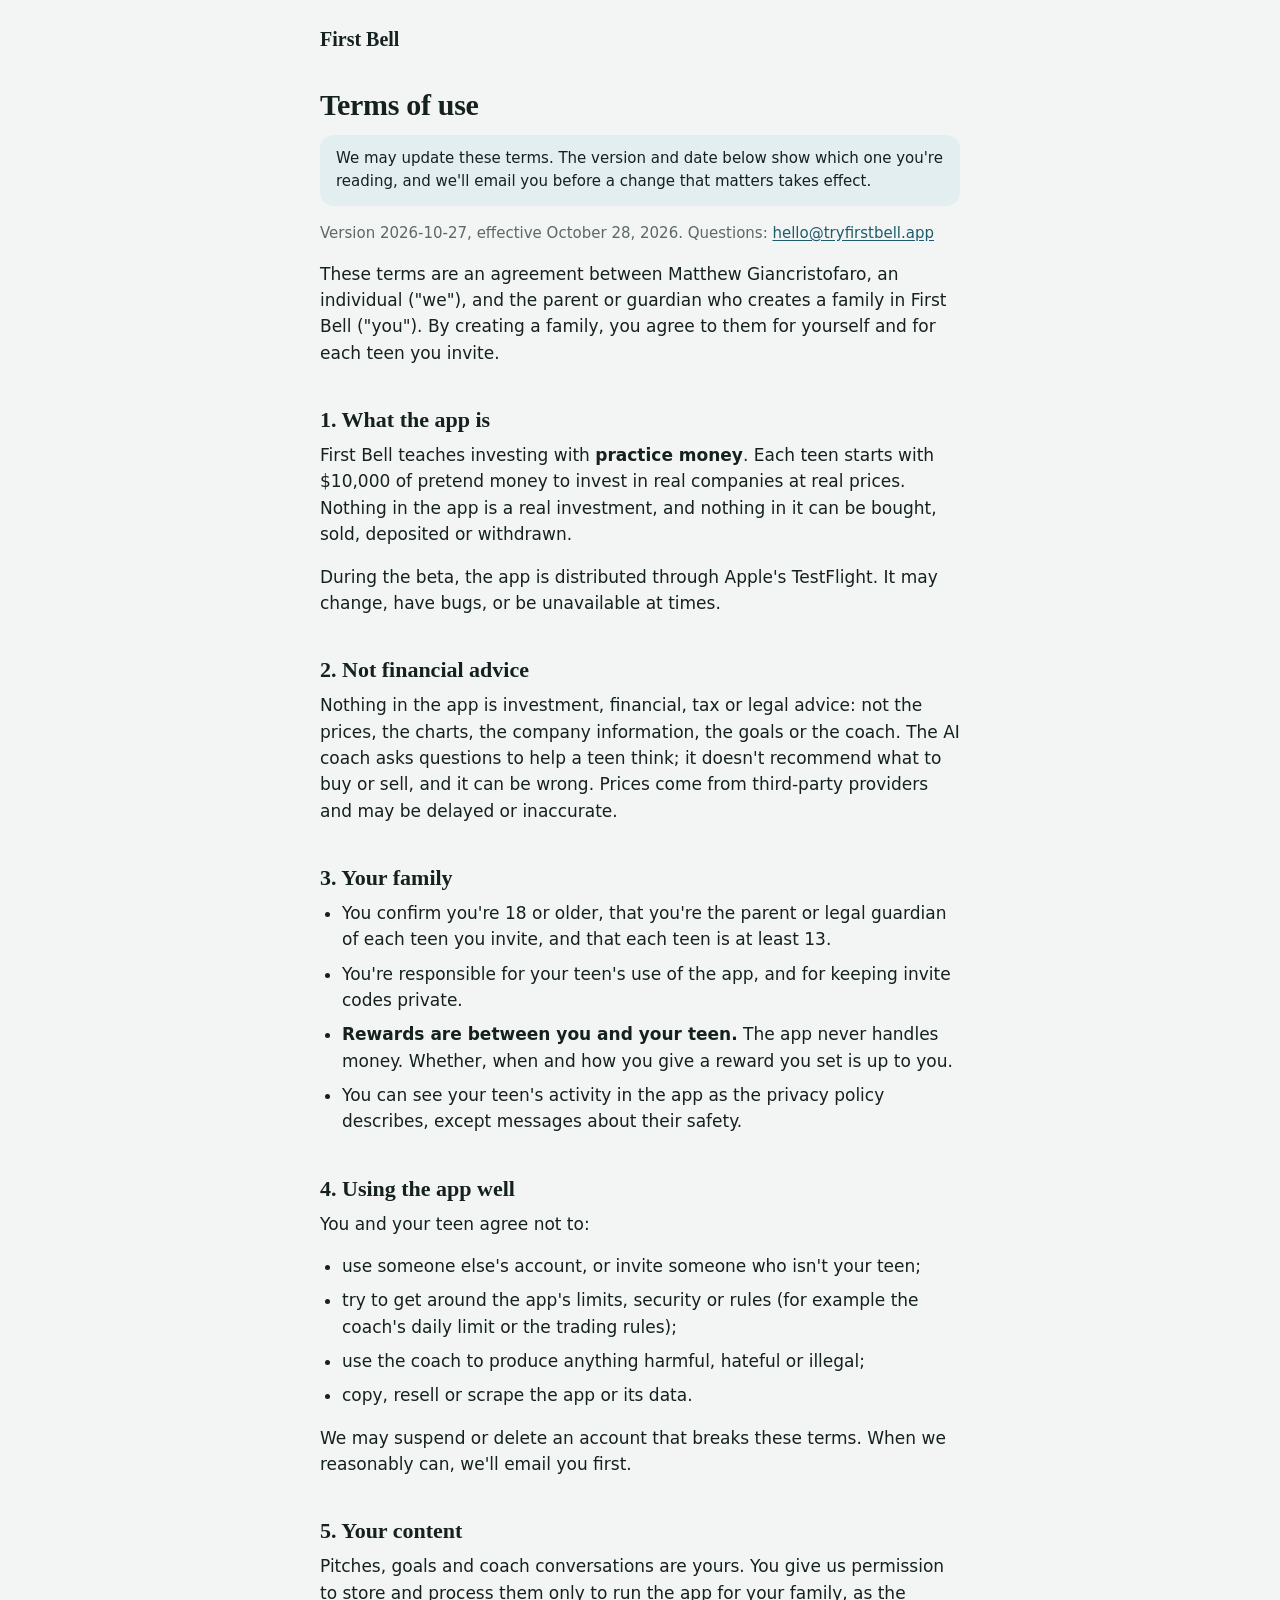
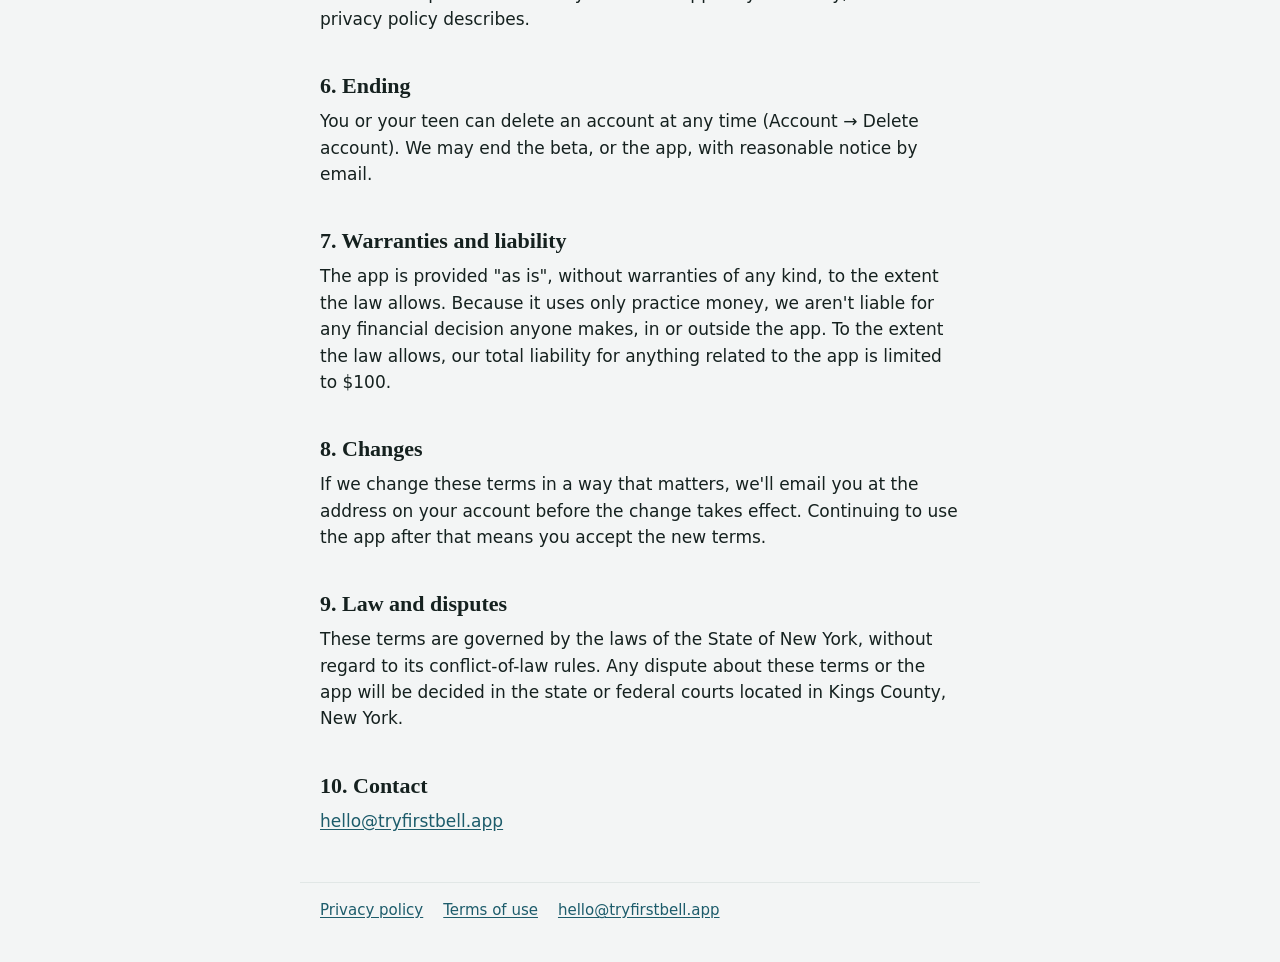
==== terms/index.html @ 94217de1 "Privacy policy and terms, version 2026-10-27" ====
<!doctype html>
<html lang="en">
<head>
<meta charset="utf-8">
<meta name="viewport" content="width=device-width, initial-scale=1">
<meta http-equiv="Content-Security-Policy" content="default-src 'none'; style-src 'self'; img-src 'self'; base-uri 'none'; form-action 'none'">
<meta name="referrer" content="no-referrer">
<meta name="color-scheme" content="light dark">
<meta name="description" content="The terms for using First Bell.">
<title>Terms of use, First Bell</title>
<link rel="stylesheet" href="/style.css">
<link rel="icon" href="/icon.png">
</head>
<body>
<header><a class="wordmark" href="/">First Bell</a></header>
<main>
<h1>Terms of use</h1>
<p class="note">We may update these terms. The version and date below show which one you're reading, and we'll email you before a change that matters takes effect.</p>
<p class="meta">Version 2026-10-27, effective October 28, 2026. Questions: <a href="mailto:hello@tryfirstbell.app">hello@tryfirstbell.app</a></p>
<p>These terms are an agreement between Matthew Giancristofaro, an individual (&quot;we&quot;), and the parent or guardian who creates a family in First Bell (&quot;you&quot;). By creating a family, you agree to them for yourself and for each teen you invite.</p>
<h2 id="1-what-the-app-is">1. What the app is</h2>
<p>First Bell teaches investing with <strong>practice money</strong>. Each teen starts with $10,000 of pretend money to invest in real companies at real prices. Nothing in the app is a real investment, and nothing in it can be bought, sold, deposited or withdrawn.</p>
<p>During the beta, the app is distributed through Apple's TestFlight. It may change, have bugs, or be unavailable at times.</p>
<h2 id="2-not-financial-advice">2. Not financial advice</h2>
<p>Nothing in the app is investment, financial, tax or legal advice: not the prices, the charts, the company information, the goals or the coach. The AI coach asks questions to help a teen think; it doesn't recommend what to buy or sell, and it can be wrong. Prices come from third-party providers and may be delayed or inaccurate.</p>
<h2 id="3-your-family">3. Your family</h2>
<ul><li>You confirm you're 18 or older, that you're the parent or legal guardian of each teen you invite, and that each teen is at least 13.</li><li>You're responsible for your teen's use of the app, and for keeping invite codes private.</li><li><strong>Rewards are between you and your teen.</strong> The app never handles money. Whether, when and how you give a reward you set is up to you.</li><li>You can see your teen's activity in the app as the privacy policy describes, except messages about their safety.</li></ul>
<h2 id="4-using-the-app-well">4. Using the app well</h2>
<p>You and your teen agree not to:</p>
<ul><li>use someone else's account, or invite someone who isn't your teen;</li><li>try to get around the app's limits, security or rules (for example the coach's daily limit or the trading rules);</li><li>use the coach to produce anything harmful, hateful or illegal;</li><li>copy, resell or scrape the app or its data.</li></ul>
<p>We may suspend or delete an account that breaks these terms. When we reasonably can, we'll email you first.</p>
<h2 id="5-your-content">5. Your content</h2>
<p>Pitches, goals and coach conversations are yours. You give us permission to store and process them only to run the app for your family, as the privacy policy describes.</p>
<h2 id="6-ending">6. Ending</h2>
<p>You or your teen can delete an account at any time (Account → Delete account). We may end the beta, or the app, with reasonable notice by email.</p>
<h2 id="7-warranties-and-liability">7. Warranties and liability</h2>
<p>The app is provided &quot;as is&quot;, without warranties of any kind, to the extent the law allows. Because it uses only practice money, we aren't liable for any financial decision anyone makes, in or outside the app. To the extent the law allows, our total liability for anything related to the app is limited to $100.</p>
<h2 id="8-changes">8. Changes</h2>
<p>If we change these terms in a way that matters, we'll email you at the address on your account before the change takes effect. Continuing to use the app after that means you accept the new terms.</p>
<h2 id="9-law-and-disputes">9. Law and disputes</h2>
<p>These terms are governed by the laws of the State of New York, without regard to its conflict-of-law rules. Any dispute about these terms or the app will be decided in the state or federal courts located in Kings County, New York.</p>
<h2 id="10-contact">10. Contact</h2>
<p><a href="mailto:hello@tryfirstbell.app">hello@tryfirstbell.app</a></p>
</main>
<footer>
<nav><a href="/privacy/">Privacy policy</a><a href="/terms/">Terms of use</a><a href="mailto:hello@tryfirstbell.app">hello@tryfirstbell.app</a></nav>
</footer>
</body>
</html>
---- style.css ----
/* tryfirstbell.app: the Petrol tokens from DESIGN.md, system fonts only. */
:root {
  --bg: #F3F5F5;
  --surface: #FFFFFF;
  --ink: #15211F;
  --ink-muted: #5C6966;
  --line: #E1E7E6;
  --accent: #1D5C6B;
  --accent-tint: #E3EEF0;
  color-scheme: light dark;
}
@media (prefers-color-scheme: dark) {
  :root {
    --bg: #0D1517;
    --surface: #162124;
    --ink: #EAF2F1;
    --ink-muted: #97A8A6;
    --line: #22302F;
    --accent: #7FC3CF;
    --accent-tint: #17313A;
  }
}

* { box-sizing: border-box; }
html { -webkit-text-size-adjust: 100%; }
body {
  margin: 0;
  background: var(--bg);
  color: var(--ink);
  font: 17px/1.55 system-ui, -apple-system, "Segoe UI", Roboto, "Helvetica Neue", Arial, sans-serif;
}
header, main, footer { max-width: 680px; margin: 0 auto; padding: 0 20px; }
header { padding-top: 24px; }
main { padding-bottom: 32px; }

h1, h2, h3, .wordmark {
  font-family: ui-serif, "New York", Georgia, "Times New Roman", serif;
  font-weight: 600;
}
.wordmark { color: var(--ink); text-decoration: none; font-size: 20px; }
h1 { font-size: 30px; line-height: 36px; letter-spacing: -0.3px; margin: 32px 0 12px; }
h2 { font-size: 22px; line-height: 28px; margin: 40px 0 8px; }
h3 { font-size: 18px; line-height: 24px; margin: 24px 0 8px; }
p, ul { margin: 0 0 16px; }
ul { padding-left: 22px; }
li { margin-bottom: 8px; }
strong { font-weight: 600; }
code { font: 0.9em ui-monospace, Menlo, monospace; }
a { color: var(--accent); text-underline-offset: 2px; overflow-wrap: anywhere; }

.meta { color: var(--ink-muted); font-size: 15px; }
.note {
  background: var(--accent-tint);
  border-radius: 14px;
  padding: 12px 16px;
  font-size: 15px;
}

table {
  width: 100%;
  border-collapse: collapse;
  background: var(--surface);
  border: 1px solid var(--line);
  border-radius: 14px;
  overflow: hidden;
  margin: 0 0 16px;
  font-size: 15px;
  line-height: 1.45;
}
th, td { text-align: left; vertical-align: top; padding: 10px 12px; }
th { color: var(--ink-muted); font-weight: 600; border-bottom: 1px solid var(--line); }
tbody tr + tr td { border-top: 1px solid var(--line); }

/* On a phone, each row becomes a block of labelled lines. */
@media (max-width: 560px) {
  table, tbody, tr, td { display: block; }
  thead { position: absolute; width: 1px; height: 1px; overflow: hidden; clip: rect(0 0 0 0); }
  tbody tr { padding: 10px 14px; }
  tbody tr + tr { border-top: 1px solid var(--line); }
  tbody tr + tr td { border-top: 0; }
  td { padding: 2px 0; }
  td::before {
    content: attr(data-label);
    display: block;
    color: var(--ink-muted);
    font-size: 13px;
  }
  td:first-child { font-weight: 600; }
  td:first-child::before { display: none; }
}

footer { border-top: 1px solid var(--line); padding-top: 16px; padding-bottom: 40px; }
footer nav { display: flex; flex-wrap: wrap; gap: 8px 20px; font-size: 15px; }
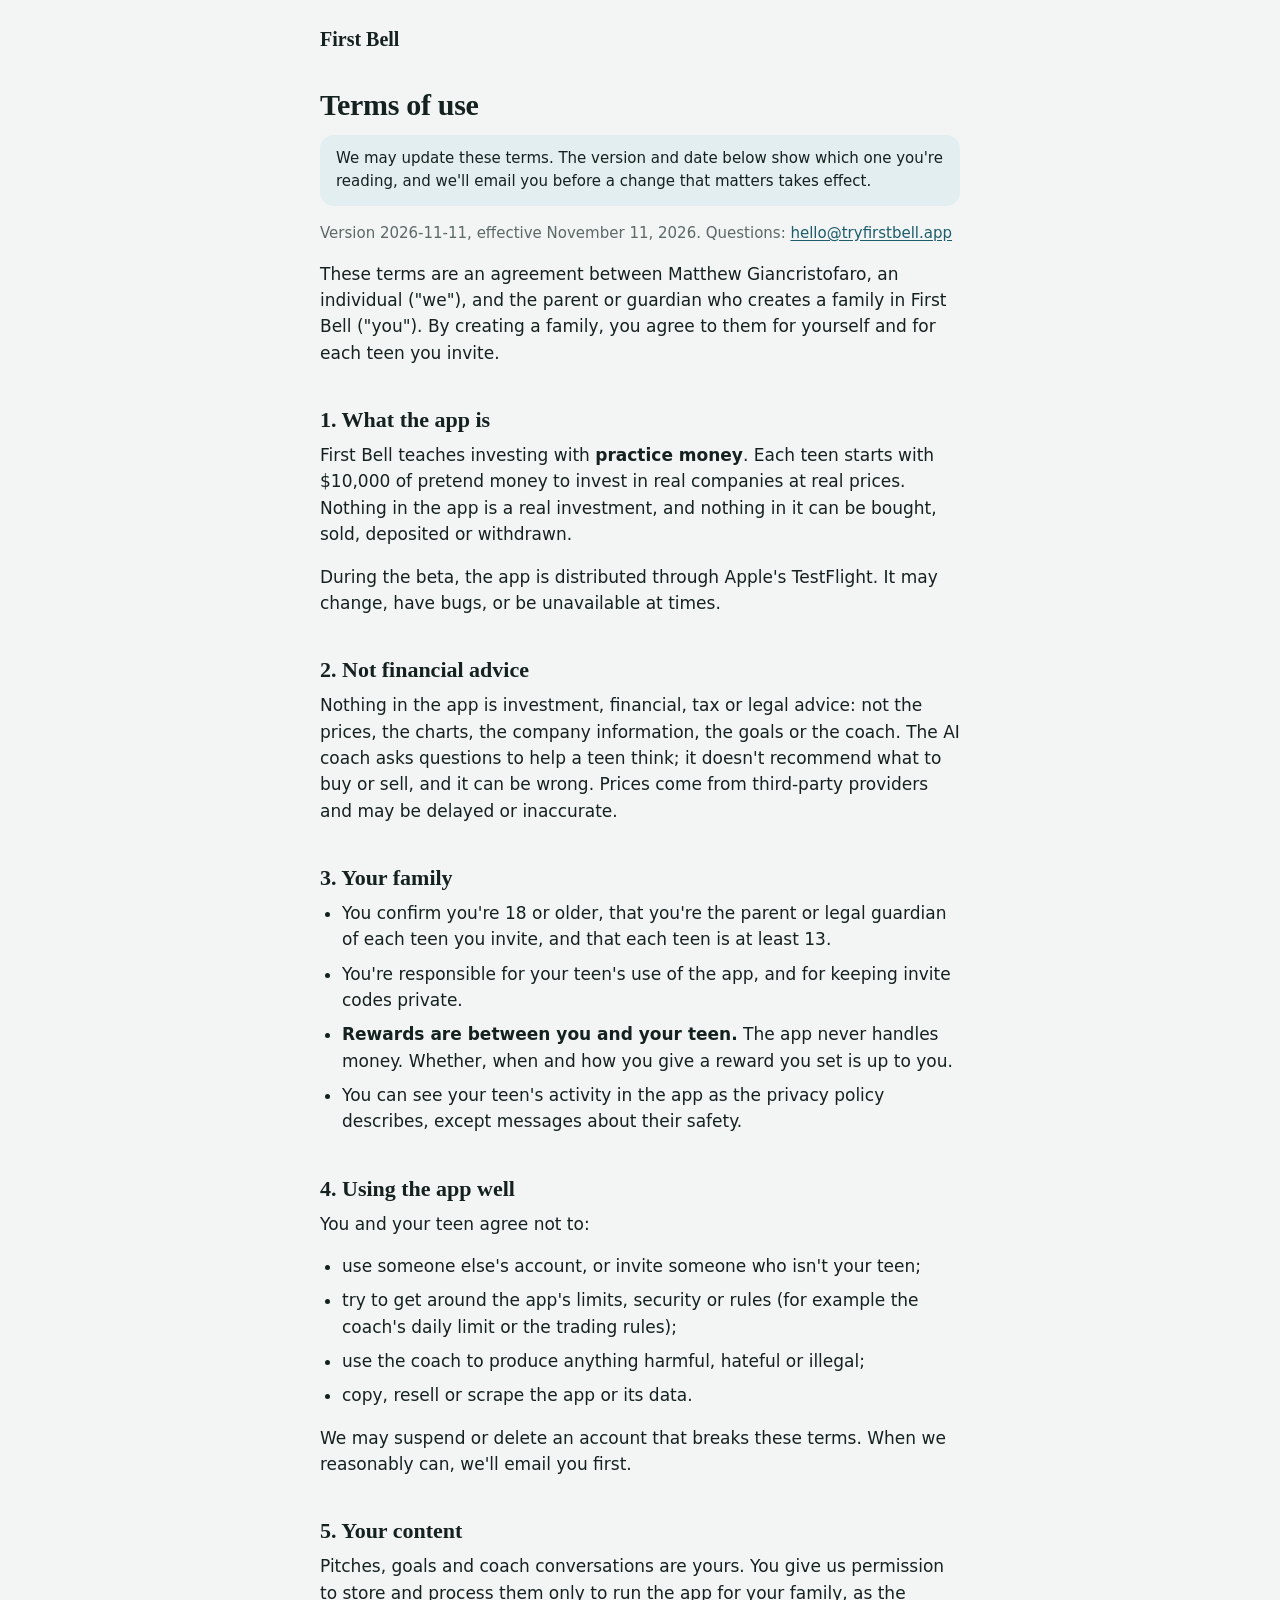
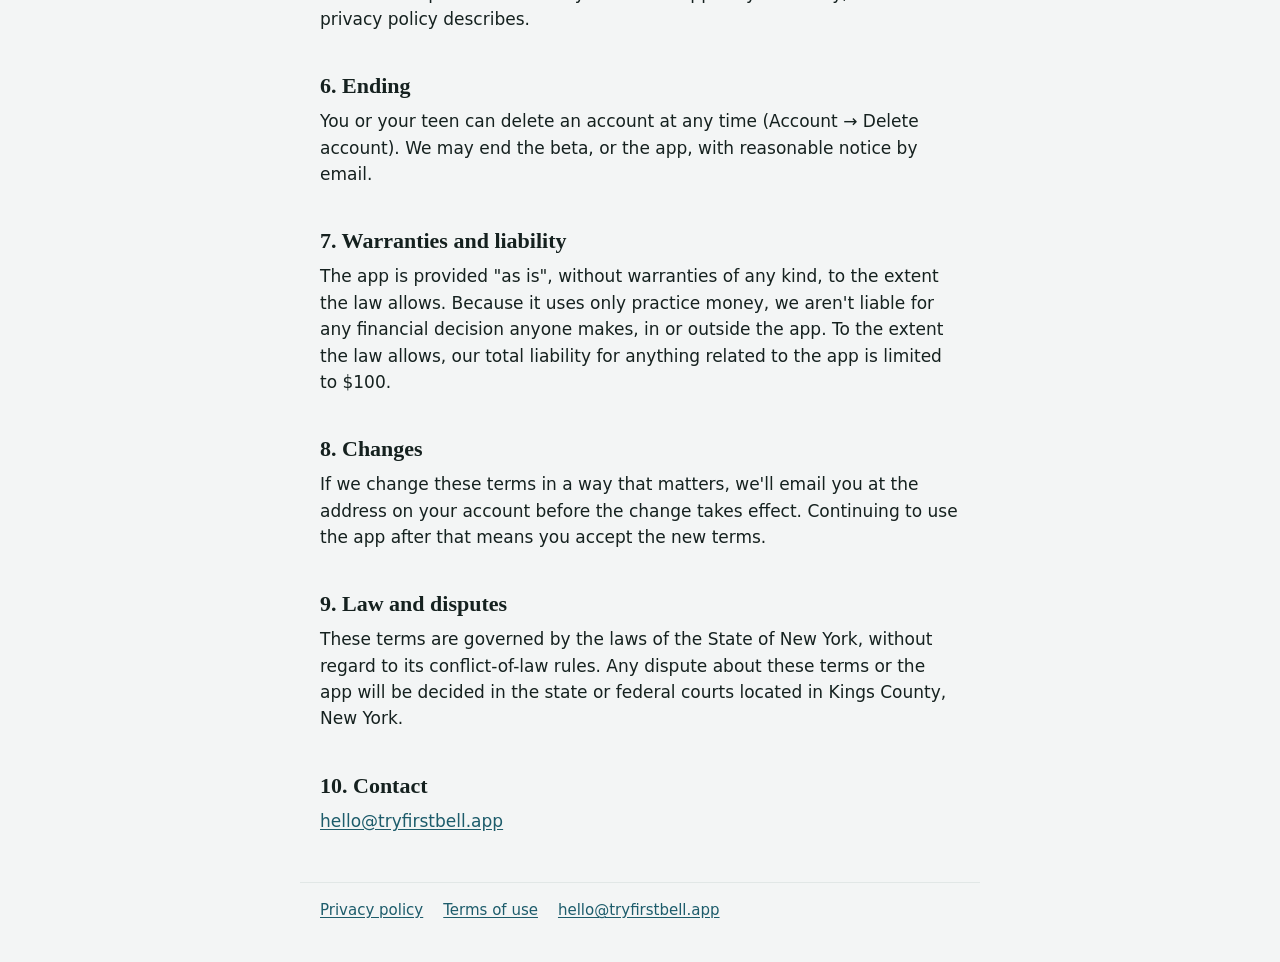
==== commit d130659c: "Privacy policy and terms, version 2026-11-11" ====
--- a/terms/index.html
+++ b/terms/index.html
@@ -16,7 +16,7 @@
 <main>
 <h1>Terms of use</h1>
 <p class="note">We may update these terms. The version and date below show which one you're reading, and we'll email you before a change that matters takes effect.</p>
-<p class="meta">Version 2026-10-27, effective October 28, 2026. Questions: <a href="mailto:hello@tryfirstbell.app">hello@tryfirstbell.app</a></p>
+<p class="meta">Version 2026-11-11, effective November 11, 2026. Questions: <a href="mailto:hello@tryfirstbell.app">hello@tryfirstbell.app</a></p>
 <p>These terms are an agreement between Matthew Giancristofaro, an individual (&quot;we&quot;), and the parent or guardian who creates a family in First Bell (&quot;you&quot;). By creating a family, you agree to them for yourself and for each teen you invite.</p>
 <h2 id="1-what-the-app-is">1. What the app is</h2>
 <p>First Bell teaches investing with <strong>practice money</strong>. Each teen starts with $10,000 of pretend money to invest in real companies at real prices. Nothing in the app is a real investment, and nothing in it can be bought, sold, deposited or withdrawn.</p>
